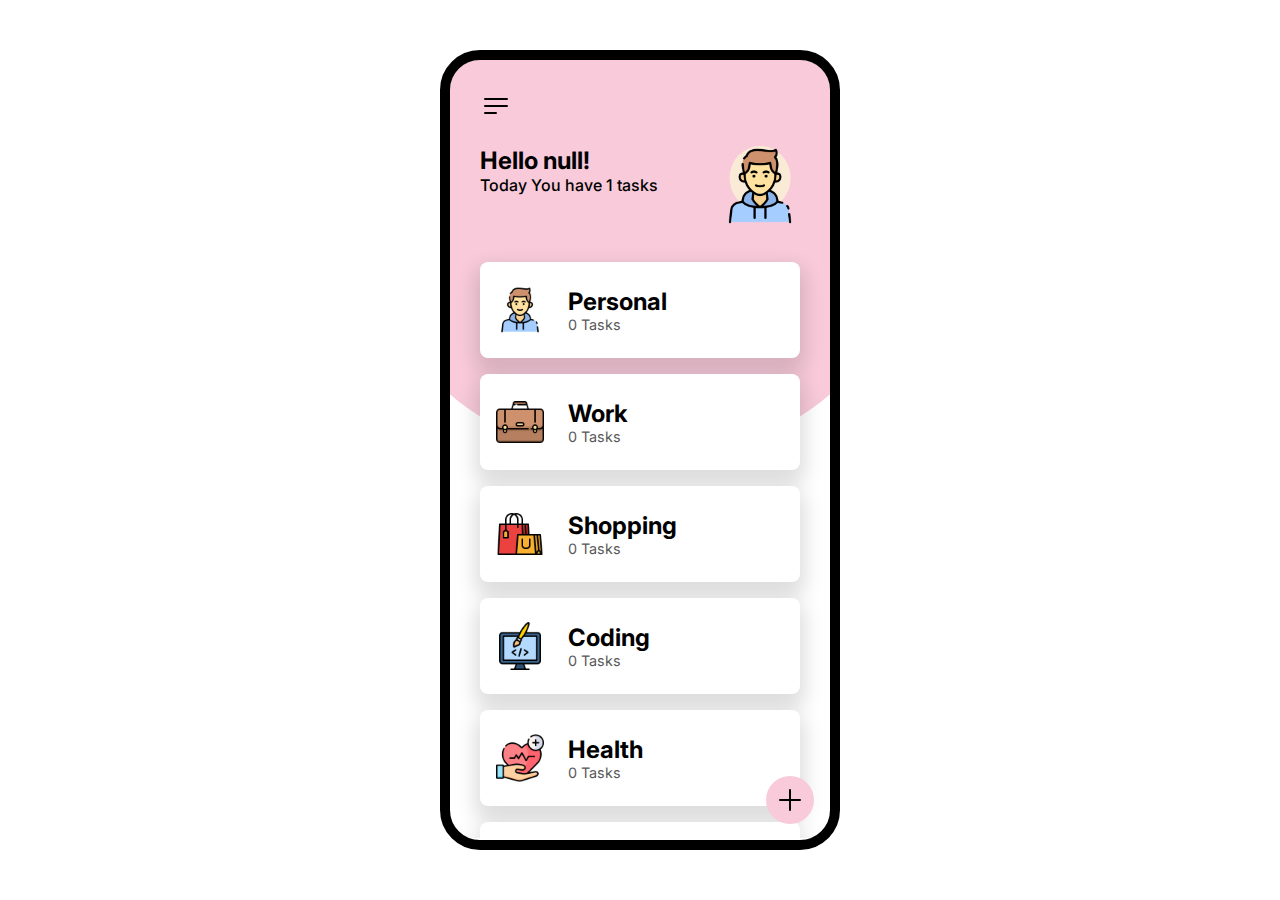
==== app.html @ 53988094 "initial commit" ====
<!DOCTYPE html>
<html lang="en">
  <head>
    <meta charset="UTF-8" />
    <meta name="viewport" content="width=device-width, initial-scale=1.0" />
    <link rel="stylesheet" href="style.css" />
    <title>To list Application</title>
    
  </head>
  <body>
    <div class="wrapper ">
      <div class="screen-background"></div>
      <div class="screen  home-screen">
        <div class="head-wrapper">
          <div class="menu-button">
            <svg
              xmlns="http://www.w3.org/2000/svg"
              fill="none"
              viewBox="0 0 24 24"
              stroke-width="1.5"
              stroke="currentColor"
              class="w-6 h-6"
            >
              <path
                stroke-linecap="round"
                stroke-linejoin="round"
                d="M3.75 6.75h16.5M3.75 12h16.5m-16.5 5.25H12"
              />
            </svg>
          </div>
          <div class="welcome">
            <div class="content">
              <h1 class="namee"></h1>
              <p>Today You have  <span class="total-Tasks"></span> tasks</p>
            </div>
            <div class="img">
              <div class="backdrp"></div>
              <img src="images/boy.png" alt="" />
            </div>
          </div>
        </div>
        <div class="category-wrapper">
          <div class="categories">
            <div class="catgory">
              <div class="left">
                <img src="images/boy.png" alt="" />
                <div class="content">
                  <h1>Personal</h1>
                  <p>0 Tasks</p>
                </div>
              </div>
              <div class="options">
                <div class="toggle-btn">
                  <svg
                    xmlns="http://www.w3.org/2000/svg"
                    fill="none"
                    viewBox="0 0 24 24"
                    stroke-width="1.5"
                    stroke="currentColor"
                    class="w-6 h-6"
                  >
                    <path
                      stroke-linecap="round"
                      stroke-linejoin="round"
                      d="M12 6.75a.75.75 0 110-1.5.75.75 0 010 1.5zM12 12.75a.75.75 0 110-1.5.75.75 0 010 1.5zM12 18.75a.75.75 0 110-1.5.75.75 0 010 1.5z"
                    />
                  </svg>
                </div>
              </div>
            </div>
          </div>
        </div>
      </div>

      <div class="screen category-screen">
        <div class="head-wrapper">
          <div class="back-btn">
            <svg
              xmlns="http://www.w3.org/2000/svg"
              fill="none"
              viewBox="0 0 24 24"
              stroke-width="1.5"
              stroke="currentColor"
              class="w-6 h-6"
            >
              <path
                stroke-linecap="round"
                stroke-linejoin="round"
                d="M6.75 15.75L3 12m0 0l3.75-3.75M3 12h18"
              />
            </svg>
          </div>
          <div class="options">
            <svg
              xmlns="http://www.w3.org/2000/svg"
              fill="none"
              viewBox="0 0 24 24"
              stroke-width="1.5"
              stroke="currentColor"
              class="w-6 h-6"
            >
              <path
                stroke-linecap="round"
                stroke-linejoin="round"
                d="M12 6.75a.75.75 0 110-1.5.75.75 0 010 1.5zM12 12.75a.75.75 0 110-1.5.75.75 0 010 1.5zM12 18.75a.75.75 0 110-1.5.75.75 0 010 1.5z"
              />
            </svg>
          </div>
        </div>
        <div class="category-details">
          <img src="images/boy.png" alt="" id="category-img" />
          <div class="details">
            <p id="category-tasks">0 Tasks</p>
            <h1 id="category-title">Personal</h1>
          </div>
        </div>
        <div class="tasks-wrapper">
          <div class="tasks">
            <div class="task-wrapper">
              <label for="task" class="task">
                <input type="checkbox" name="task" id="task" />
                <span class="checkmark"
                  ><svg
                    xmlns="http://www.w3.org/2000/svg"
                    fill="none"
                    viewBox="0 0 24 24"
                    stroke-width="1.5"
                    stroke="currentColor"
                    class="w-6 h-6"
                  >
                    <path
                      stroke-linecap="round"
                      stroke-linejoin="round"
                      d="M4.5 12.75l6 6 9-13.5"
                    />
                  </svg>
                </span>
                <p>Buy a new car lorem</p>
              </label>
              <div class="delete">
                <svg
                  xmlns="http://www.w3.org/2000/svg"
                  fill="none"
                  viewBox="0 0 24 24"
                  stroke-width="1.5"
                  stroke="currentColor"
                  class="w-6 h-6"
                >
                  <path
                    stroke-linecap="round"
                    stroke-linejoin="round"
                    d="M14.74 9l-.346 9m-4.788 0L9.26 9m9.968-3.21c.342.052.682.107 1.022.166m-1.022-.165L18.16 19.673a2.25 2.25 0 01-2.244 2.077H8.084a2.25 2.25 0 01-2.244-2.077L4.772 5.79m14.456 0a48.108 48.108 0 00-3.478-.397m-12 .562c.34-.059.68-.114 1.022-.165m0 0a48.11 48.11 0 013.478-.397m7.5 0v-.916c0-1.18-.91-2.164-2.09-2.201a51.964 51.964 0 00-3.32 0c-1.18.037-2.09 1.022-2.09 2.201v.916m7.5 0a48.667 48.667 0 00-7.5 0"
                  />
                </svg>
              </div>
            </div>
          </div>
        </div>
      </div>
        <div class="add-task-btn">
          <svg
            xmlns="http://www.w3.org/2000/svg"
            fill="none"
            viewBox="0 0 24 24"
            stroke-width="1.5"
            stroke="currentColor"
            class="w-6 h-6"
          >
            <path
              stroke-linecap="round"
              stroke-linejoin="round"
              d="M12 4.5v15m7.5-7.5h-15"
            />
          </svg>
        </div>
      
        <div class="black-backdrop"></div>
        <div class="add-task">
          <div class="add-task-backdrop"></div>
          <h1 class="heading">Add Task</h1>
          <div class="input-group">
            <label for="task-input"> Task </label>
            <input type="text" id="task-input" required />
          </div>
          <div class="input-group">
            <label for="category-select"> Category </label>
            <select id="category-select">
             
            </select>
          </div>

          <div class="btns">
            <button class="cancel-btn">Cancel</button>
            <button class="add-btn">Add</button>
          </div>
        </div>
    </div>

    <script src="script.js">
      
    </script>
  </body>
</html>
---- style.css ----
@import url("https://fonts.googleapis.com/css?family=Inter:100,200,300,regular,500,600,700,800,900");

.category-wrapper::-webkit-scrollbar {
    width: 0;
    display: none;
}


* {
    margin: 0;
    padding:0;
    box-sizing: border-box;
    
}



body {
    min-height: 100vh;
    color: black;
    display: flex;
    justify-content: center;
    align-items: center;
    background-color: white;
    font-family: "Inter" ,sans-serif;
    
    
    
}

.wrapper{
    position: relative;
    height: 100vh;
    width: 100%;
    overflow: hidden;
    padding: 30px 0;
    display: flex;
    
}



.wrapper .screen{
    min-width: 100%;
    flex: 1;
    transition: all 0.3s;
    /* overflow: auto; */
    
}
@media (min-width: 768px){
    .wrapper{
        height: 50rem;
        width: 25rem;
        border-radius: 40px;
        border: 10px solid black;
         /* overflow: hidden; */
        
        
    
    }
    
}


.wrapper.show-catgory .home-screen {
    transform: translateX(-100%);
    
}

.wrapper.show-catgory .category-screen {
    transform: translateX(-100%);
}

.wrapper.show-catgory .screen-background {
    transform: translate(-50%, -60%)
}
.screen-background{
    width: 135%;
    height: 25rem;
    position: absolute;
    top: 0;
    left :50% ;
    z-index: -1;
    transform: translate(-50%);
    border-radius: 0 0 50% 50%;
    background-color: rgb(248, 202, 218); 
     /* rgb(237, 198, 214) */
    transition: all 0.3s;
        
    
}


.head-wrapper{
   padding: 0 30px;
}

.menu-button{
    width: 2rem;
    cursor: pointer;
    color: #010000;
}

.welcome{
    display: flex;
    justify-content: space-between;
    margin-top: 20px;
}

.welcome h1{
    font-size: 1.5rem ;
    /* font-style: italic; */
    color: #010000;

}

.welcome p {
    font-weight:  500;
    /* font-style: italic; */
    color:#010000;


}

.welcome .img{
    position:  relative;
}

.welcome .img img {
    width: 5rem ;
}


.welcome .img .backdrp{
    position: absolute ;
    top: 0;
    left: 50%;
    transform: translateX(-50%);
    width: 3.8rem;
    height: 4rem;
    border-radius:  50%;
    background-color: antiquewhite;
    z-index: -1;
}

.category-wrapper{
    overflow-y: auto;
    margin-top: 1rem ;
    height: calc(100% - 8rem);
    /* background-color: aqua; */
    z-index: -1;
    padding: 0 30px;
    padding-bottom: 20px;
    scrollbar-width: none; 

}

.categories {
   
    padding-top: 1rem ;
    display:flex;
    flex-direction:column ;
    gap: 1rem;
    

}

.catgory {
    background-color: white;
    border-radius: 0.5rem;
    padding:1.5rem 1rem ;
    cursor: pointer;
    display: flex;
    justify-content:space-between;
    box-shadow: 0px 10px 20px 5px #00000023;
    transition: all 0.3s;
}

.catgory:hover{
    transform: translateY(-5px);
    box-shadow: 0px 10px 20px 5px #00000040;
   

}

.catgory .left{
    display: flex;
    align-items: center;
    gap: 1.5rem;
}

.catgory .left img{
    width: 3rem;
    
}

.catgory .content h1 {
    font-size: 1.5rem ;
}

.catgory .content p{
    opacity: 0.8;
    color: #2e2e2e;
    font-size: 0.9rem;
}

.catgory .options {
    visibility: hidden;
    opacity: 0;
    transition: all 0.3s;
}

.catgory:hover .options{
    opacity: 01;
   
    visibility: visible;
}
.options .toggle-btn{
    width: 2rem;
    cursor: pointer;
    opacity: 0.6;
     
}


.category .toggle-btn:hover {
    opacity: 1;
}


.category-screen .head-wrapper{
    display: flex;
    justify-content: space-between;
    align-items: center;
}

.category-screen .head-wrapper svg{
    width: 2rem;
    cursor: pointer;
    color: #010000;
}

.category-details{
    padding: 0 30px;
    margin-top: 7rem;
    display:flex;
    align-items: center ;
    gap: 1.3rem;
}

.category-details img {
    width: 4rem;
}

.category-details .details p {
    opacity: 0.6;
}


/* tasks */
.tasks-wrapper {
    padding: 0 30px;
    margin-top: 1rem;
    height: calc(100% - 12rem);
    padding-bottom: 20px;
    overflow: auto;
    scrollbar-width: none; 
}   

.tasks {
    padding-top: 1rem;
    display: flex;
    flex-direction: column;
    gap: 1.8rem;
}

.task-wrapper {
    display: flex;
    justify-content: space-between;
    align-items: center;
    
}



.task {
    display: flex;
    gap: 0.5rem;
    align-items: center;
    font-size: 0.8rem;
    font-weight: 500;
    width: max-content;
    cursor: pointer;
}


.task input{
    display: none;
}

.task .checkmark {
    width: 1rem;
    height: 1rem;
    border-radius: 2px;
    border: 1px solid #2e2e2e;
    display: flex;
    justify-content: center;
    align-items: center;
}

.task .checkmark svg {
    width: 1rem;
    color: #2e2e2e;
    opacity: 0;
    transition: all 0.3s;
}

.task:hover .checkmark svg {
    opacity: 1;
}

.task .checkmark svg path {
    stroke-width: 3;
}

.task input:checked~.checkmark {
    background-color: #2e2e2e;
}

.task input:checked~.checkmark svg {
    opacity: 1;
    color: #fff;
}

.task input:checked~p {
    text-decoration: line-through;
    opacity: 0.6;
}


.task-wrapper .delete {
    padding: 0.5rem;
    visibility: hidden;
    min-width: 2rem; 
    height: 2rem;
    border-radius: 50%;
    color: black ;
    cursor: pointer;
    background-color: rgba(0 ,0 ,0 , 0.031)  ;
    opacity: 0;
    transition: all 0.3s;

}
.task-wrapper:hover .delete{
    visibility: visible;
    opacity: 1;

}
.task-wrapper .delete:hover{
    color: red;
    background-color: rgb(0,0,0,0.1 );
}

.no-tasks {
    margin-top: 5rem;
    text-align: center;
    font-size: 1.5rem;
    opacity: 0.6;
}

/* add task */
.add-task-btn {
    position: absolute;
    bottom: 1rem;
    right: 1rem;
    width: 3rem;
    height: 3rem;
    border-radius: 50%;
    cursor: pointer;
    display: flex;
    align-items: center;
    justify-content: center;
    background-color: rgb(248, 202, 218) ;
    transition: all 0.3s;
}
.add-task-btn.active {
    z-index: 1;
    bottom: 20rem;
    transform: rotate(45deg);
}

.add-task-btn:hover {
    transform: scale(1.2);
}


.add-task-btn svg{
    width: 2rem;
    color: #010000;
    
}

.add-task{
    position: absolute;
    bottom: -100%;
    left: 0;
    width: 100%;
    padding: 20px 30px;
    transition: all 0.3s;
}

.add-task.active {
    bottom: 0;
}
.add-task .heading{
  font-size: 1.5rem;
  margin-bottom: 1rem;
}


.input-group{
    position: relative;
    margin-bottom: 20px;
}

.input-group input,
.input-group label{
    display: block;
    width: 100%;

}

.input-group input,
.input-group select{
    width: 100%;
    border: 1px solid #ccc;
    border-radius: 5px ;
    padding: 10px;
    font-size: 16px;

}

.input-group label{
    width:  max-content;
    padding: 0 5px;
    margin-top: 5px;
    font-size: 14px;
    color: #666;
    margin-bottom: 5px;
}

.btns{
    display: flex;
    gap: 1rem;
    justify-content: flex-end;
    align-items: center;


}

.btns button {
    z-index: 2;
    padding: 10px 20px ;
    border-radius: 5px;
    border: none;
    outline: none;
    font-size: 14px;
    font-weight: 600;
    cursor: pointer;
}


.btns{
    display: flex;
    gap: 1rem;
    justify-content: flex-end;
    align-items: center;
}

.btns button{
    padding: 10px 20px;
    border-radius: 5px;
    border: none;
    outline: none;
    font-size: 14px;
    font-weight: 600;
    cursor: pointer;
    
}
.btns button.add-btn {
  background-color: rgb(248, 202, 218);
  color: #010000;
}

.add-task-backdrop{
    position: absolute;
    bottom: 0;
    left: 50%;
    transform: translateX(-50%);
    width: 135%;
    height: 20rem;
    border-radius: 50% 50% 0 0;
    background-color: #fff;
    
}

.black-backdrop{
    position: absolute;
    top: 0;
    left: 0;
    width: 100%;
    height: 100%;
    backdrop-filter: blur(5px);
    background-color: #00000040;
    opacity: 0;
    visibility: hidden;
    transition: all 0.3s;

}

.black-backdrop.active{
    opacity: 1;
    visibility: visible;
}
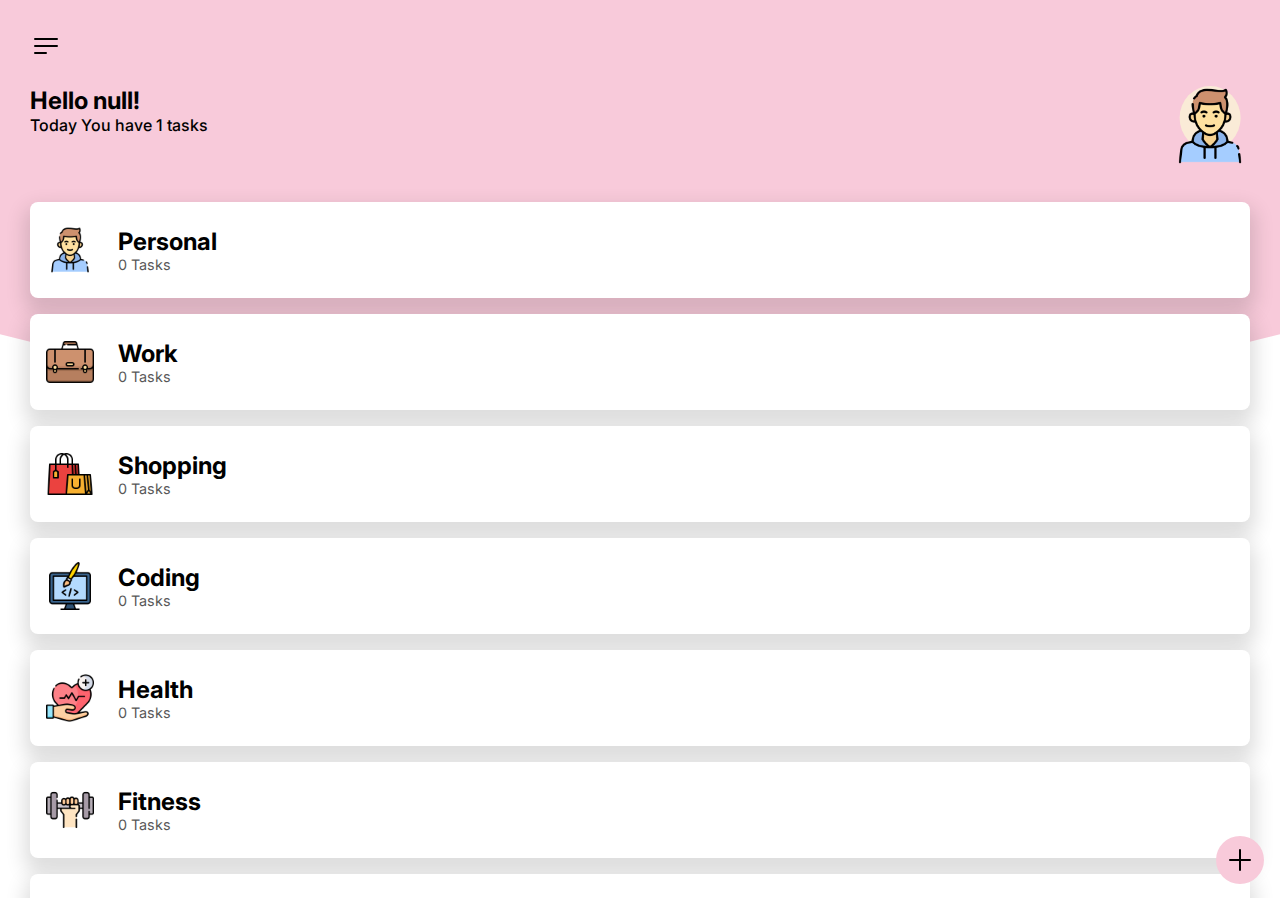
==== commit 8cc5c77a: "add favion" ====
--- a/app.html
+++ b/app.html
@@ -4,7 +4,8 @@
     <meta charset="UTF-8" />
     <meta name="viewport" content="width=device-width, initial-scale=1.0" />
     <link rel="stylesheet" href="style.css" />
-    <title>To list Application</title>
+    <link rel="shortcut icon" href="to-do-list.png" type="image/x-icon">
+    <title>Todo Application</title>
     
   </head>
   <body>
--- a/style.css
+++ b/style.css
@@ -40,6 +40,8 @@
 
 
 
+
+
 .wrapper .screen{
     min-width: 100%;
     flex: 1;
@@ -47,19 +49,19 @@
     /* overflow: auto; */
     
 }
-@media (min-width: 768px){
+@media (min-width: 1400px){
     .wrapper{
         height: 50rem;
         width: 25rem;
         border-radius: 40px;
         border: 10px solid black;
-         /* overflow: hidden; */
         
         
-    
-    }
-    
-}
+        
+    
+     } 
+    
+} 
 
 
 .wrapper.show-catgory .home-screen {
@@ -525,3 +527,6 @@
 
 
 
+
+
+ 